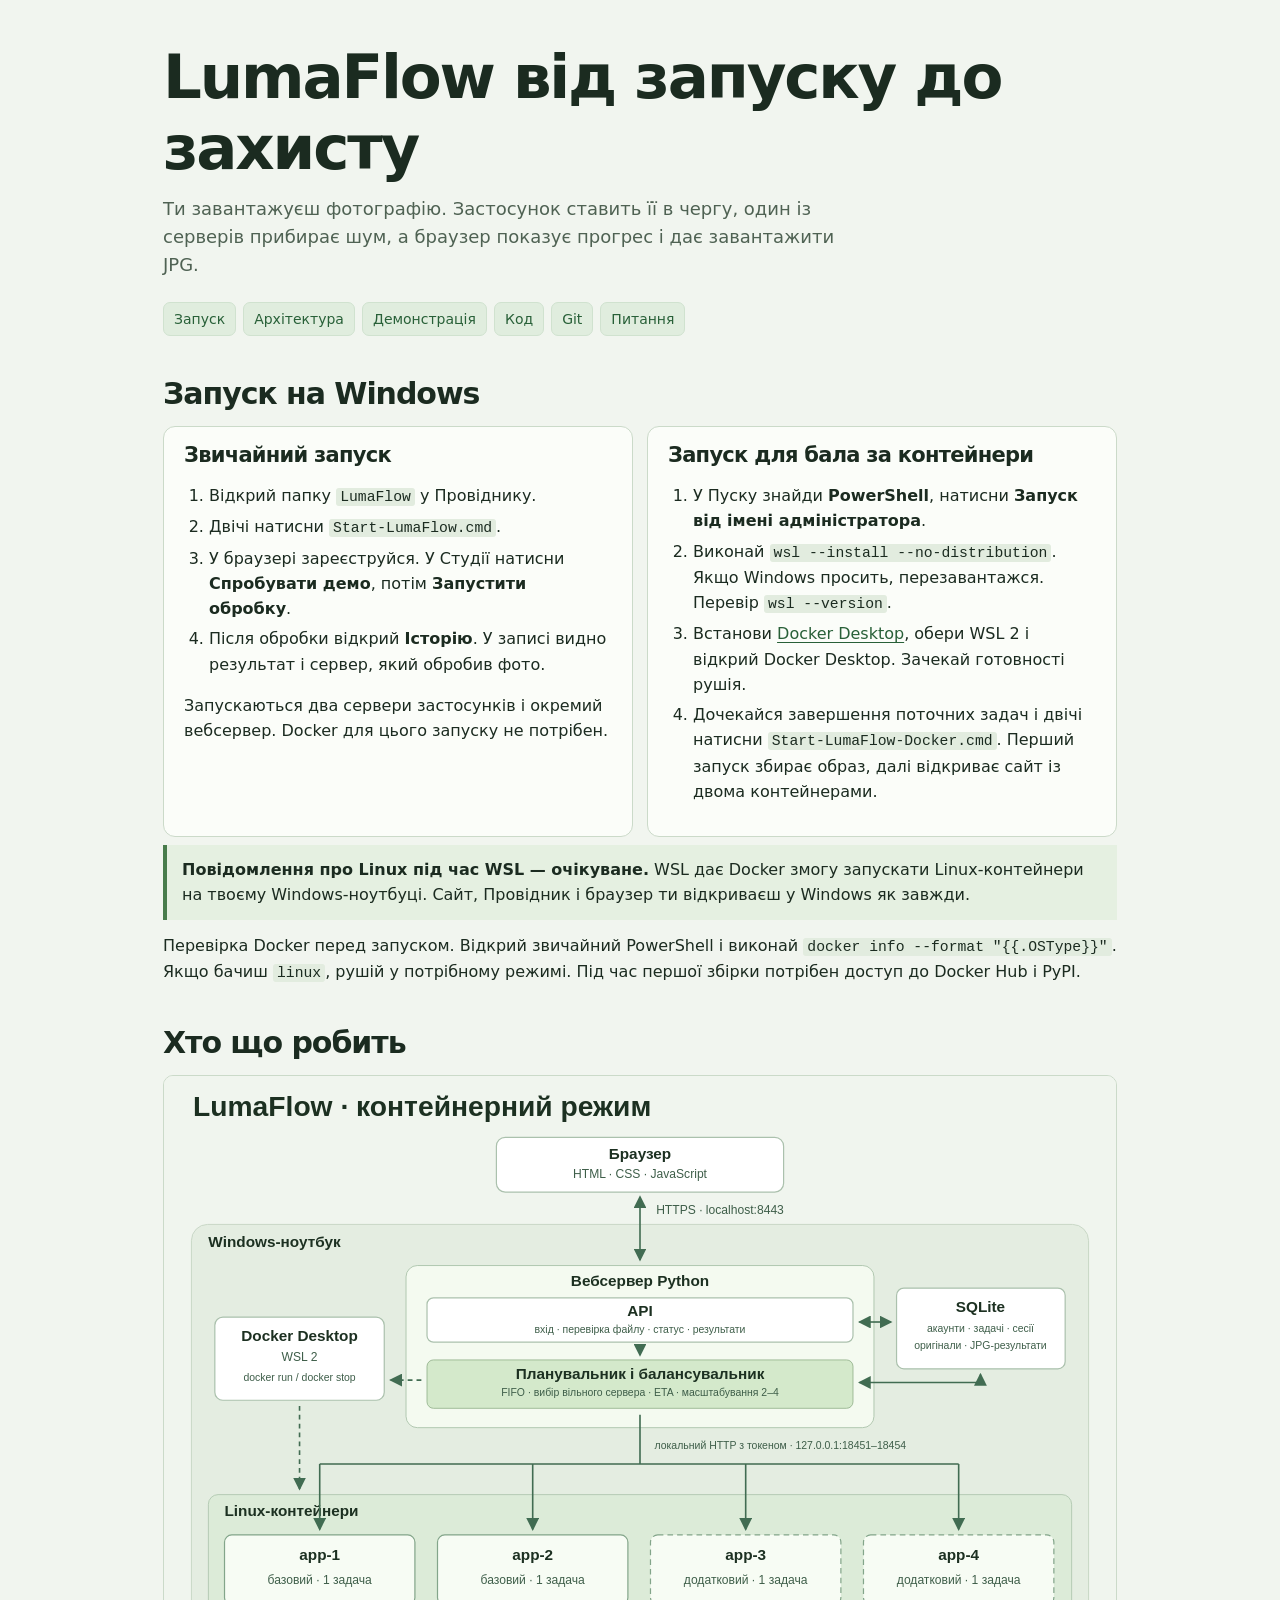
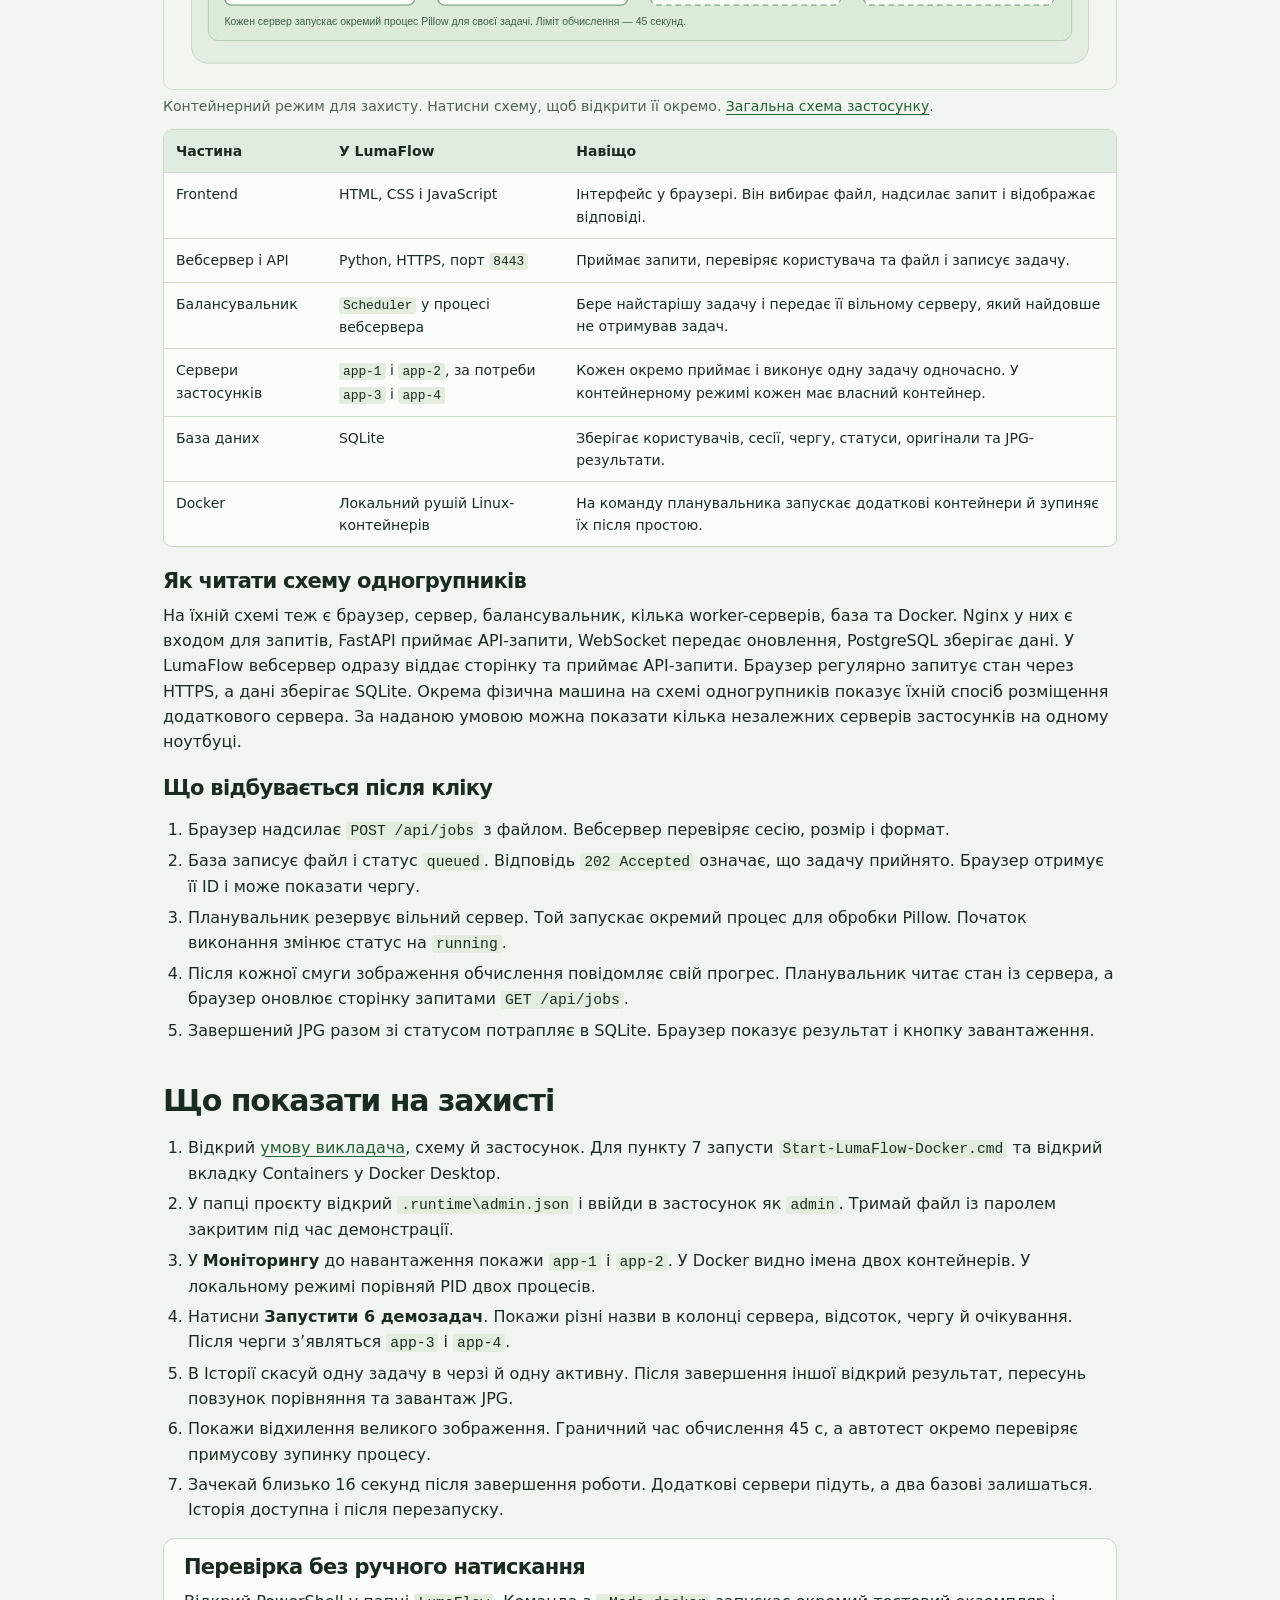
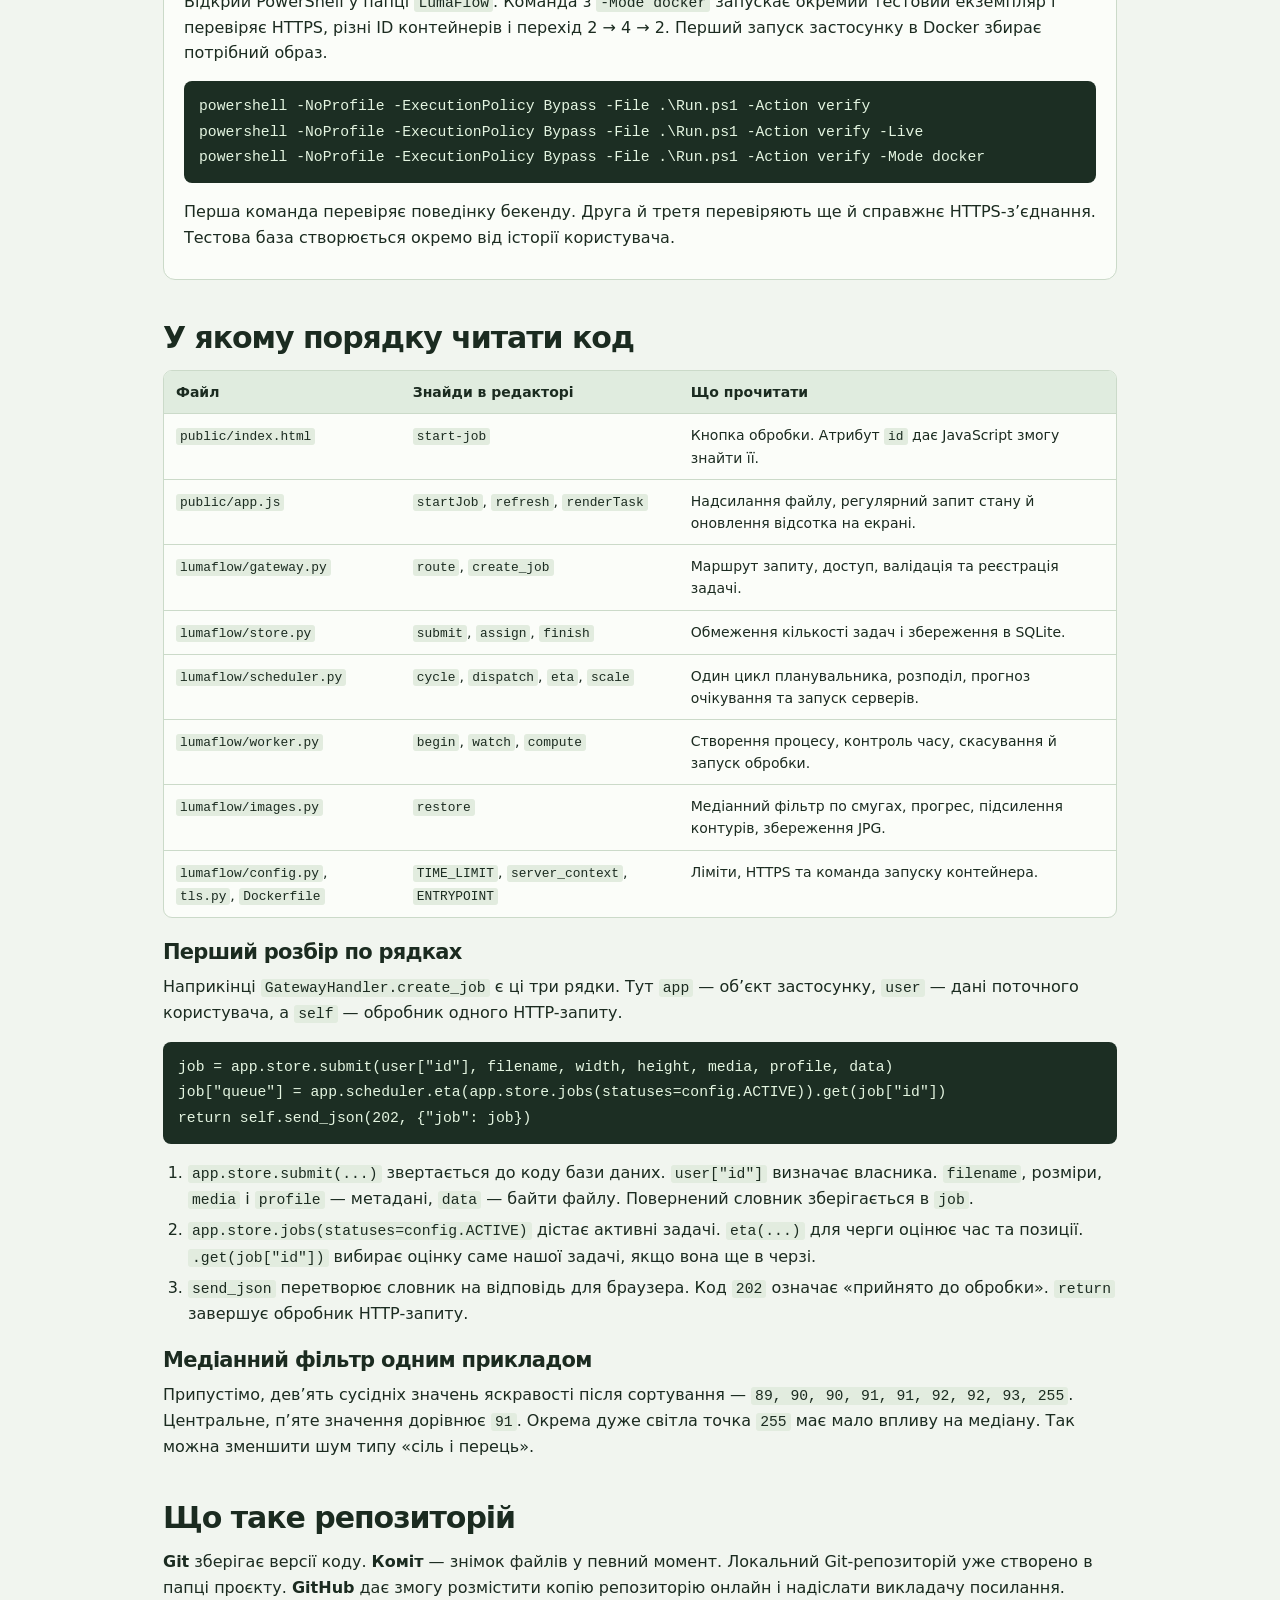
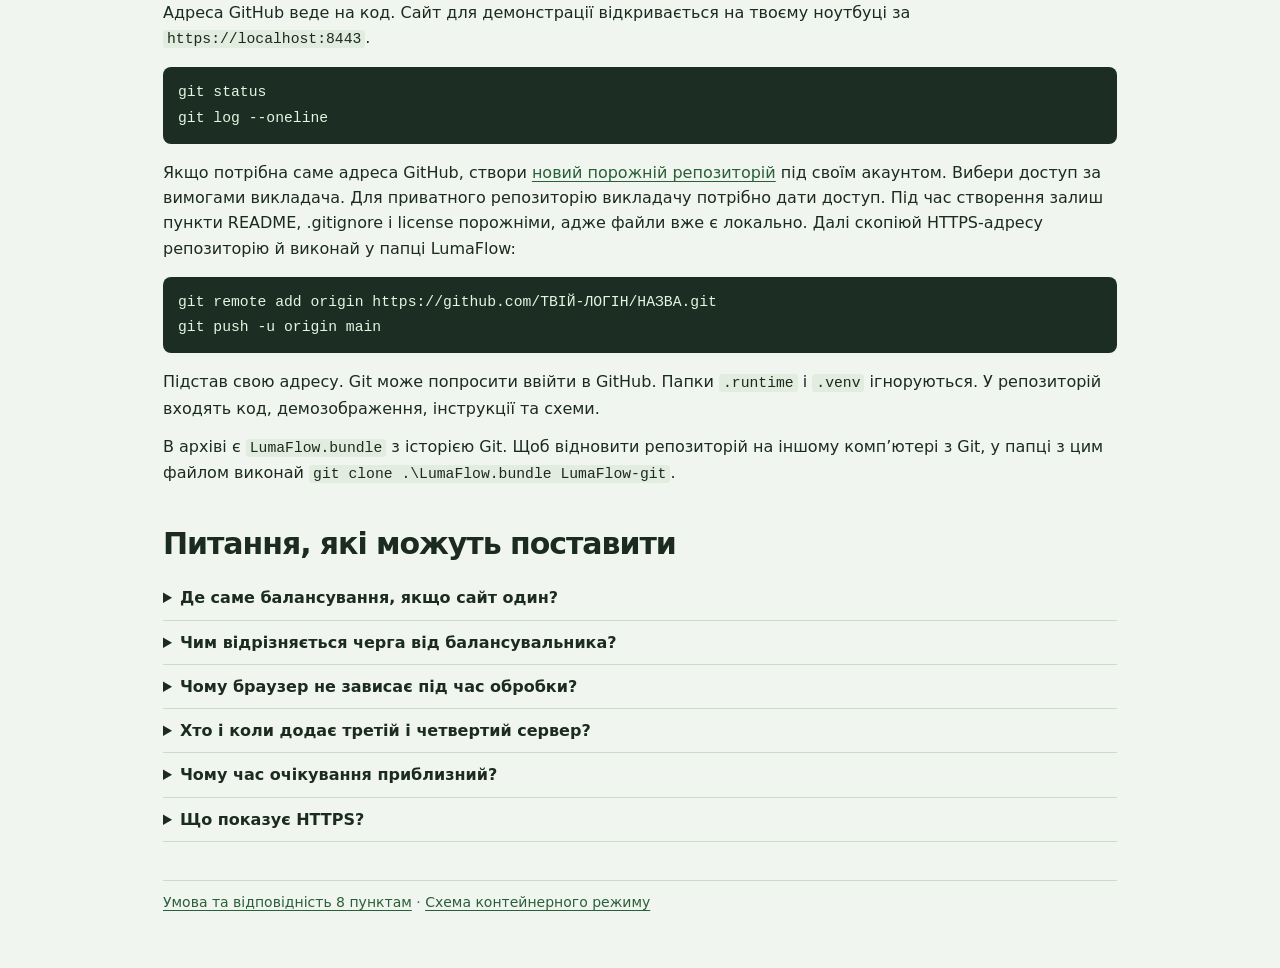
==== docs/start-here.html @ e863e1c4 "Add Docker launch and verification, architecture and defense guide" ====
<!doctype html>
<html lang="uk">
<head>
<meta charset="utf-8">
<meta name="viewport" content="width=device-width,initial-scale=1">
<title>LumaFlow · Від запуску до захисту</title>
<style>
:root{color-scheme:light;--paper:#f1f5ef;--ink:#1b2b20;--muted:#4f6253;--line:#cbdac9;--accent:#286038;--card:#fbfdf9}*{box-sizing:border-box}html{scroll-behavior:smooth}body{margin:0;background:var(--paper);color:var(--ink);font:16px/1.58 "Segoe UI",system-ui,sans-serif}main{max-width:1010px;margin:auto;padding:42px 28px 64px}h1,h2,h3{line-height:1.16;letter-spacing:-.035em}h1{font-size:clamp(32px,6vw,61px);margin:0 0 11px}h2{font-size:30px;margin:41px 0 14px}h3{font-size:21px;margin:22px 0 9px}p{margin:8px 0 13px}.lead{color:var(--muted);font-size:18px;max-width:680px}a{color:var(--accent);text-underline-offset:3px}nav{display:flex;gap:7px;flex-wrap:wrap;margin:22px 0}nav a{background:#e0edde;border:1px solid #d0e2cf;padding:5px 10px;border-radius:7px;font-size:14px;text-decoration:none}section{scroll-margin-top:16px}.card{background:var(--card);border:1px solid var(--line);border-radius:12px;padding:16px 20px;margin:14px 0}.card h3:first-child{margin-top:0}.grid{display:grid;grid-template-columns:1fr 1fr;gap:14px}.grid .card{margin:0}.notice{background:#e5f0e1;border-left:4px solid #487c4b;padding:12px 15px}ol,ul{padding-left:25px}li{margin:5px 0}.table-wrap{overflow-x:auto;border:1px solid var(--line);border-radius:9px;background:var(--card)}table{border-collapse:collapse;width:100%;font-size:14px}th,td{text-align:left;vertical-align:top;padding:10px 12px;border-bottom:1px solid var(--line)}th{background:#e0ecdf;white-space:nowrap}tr:last-child td{border-bottom:0}code{font-family:Consolas,monospace;background:#e2ecdf;border-radius:3px;padding:1px 4px;font-size:.92em;overflow-wrap:anywhere}pre{background:#1c2e23;color:#e4f5e1;border-radius:8px;padding:13px 15px;overflow:auto}pre code{color:inherit;background:none;padding:0;white-space:pre}figure{margin:12px 0}img{display:block;width:100%;height:auto;border:1px solid var(--line);border-radius:10px}figcaption{font-size:14px;color:var(--muted);margin-top:5px}details{border-bottom:1px solid var(--line);padding:9px 0}summary{cursor:pointer;font-weight:650}footer{margin-top:38px;border-top:1px solid var(--line);padding-top:10px;font-size:14px;color:var(--muted)}@media(max-width:700px){main{padding:25px 14px}.grid{grid-template-columns:1fr}.card{padding:12px}.table-wrap th,.table-wrap td{min-width:125px}}@media print{body{background:white}nav{display:none}main{padding:0}.card,figure,tr{break-inside:avoid}}
</style>
</head>
<body>
<main>
<h1>LumaFlow від запуску до захисту</h1>
<p class="lead">Ти завантажуєш фотографію. Застосунок ставить її в чергу, один із серверів прибирає шум, а браузер показує прогрес і дає завантажити JPG.</p>
<nav aria-label="Зміст"><a href="#launch">Запуск</a><a href="#architecture">Архітектура</a><a href="#demo">Демонстрація</a><a href="#code">Код</a><a href="#git">Git</a><a href="#questions">Питання</a></nav>

<section id="launch">
<h2>Запуск на Windows</h2>
<div class="grid">
<div class="card"><h3>Звичайний запуск</h3><ol><li>Відкрий папку <code>LumaFlow</code> у Провіднику.</li><li>Двічі натисни <code>Start-LumaFlow.cmd</code>.</li><li>У браузері зареєструйся. У Студії натисни <strong>Спробувати демо</strong>, потім <strong>Запустити обробку</strong>.</li><li>Після обробки відкрий <strong>Історію</strong>. У записі видно результат і сервер, який обробив фото.</li></ol><p>Запускаються два сервери застосунків і окремий вебсервер. Docker для цього запуску не потрібен.</p></div>
<div class="card"><h3>Запуск для бала за контейнери</h3><ol><li>У Пуску знайди <strong>PowerShell</strong>, натисни <strong>Запуск від імені адміністратора</strong>.</li><li>Виконай <code>wsl --install --no-distribution</code>. Якщо Windows просить, перезавантажся. Перевір <code>wsl --version</code>.</li><li>Встанови <a href="https://docs.docker.com/desktop/setup/install/windows-install/">Docker Desktop</a>, обери WSL 2 і відкрий Docker Desktop. Зачекай готовності рушія.</li><li>Дочекайся завершення поточних задач і двічі натисни <code>Start-LumaFlow-Docker.cmd</code>. Перший запуск збирає образ, далі відкриває сайт із двома контейнерами.</li></ol></div>
</div>
<p class="notice"><strong>Повідомлення про Linux під час WSL — очікуване.</strong> WSL дає Docker змогу запускати Linux-контейнери на твоєму Windows-ноутбуці. Сайт, Провідник і браузер ти відкриваєш у Windows як завжди.</p>
<p>Перевірка Docker перед запуском. Відкрий звичайний PowerShell і виконай <code>docker info --format "{{.OSType}}"</code>. Якщо бачиш <code>linux</code>, рушій у потрібному режимі. Під час першої збірки потрібен доступ до Docker Hub і PyPI.</p>
</section>

<section id="architecture">
<h2>Хто що робить</h2>
<figure><a href="docker-architecture.svg"><img src="docker-architecture.svg" alt="Браузер, HTTPS-вебсервер, SQLite, планувальник, Docker і чотири окремі сервери обробки"></a><figcaption>Контейнерний режим для захисту. Натисни схему, щоб відкрити її окремо. <a href="architecture.svg">Загальна схема застосунку</a>.</figcaption></figure>
<div class="table-wrap"><table><thead><tr><th>Частина</th><th>У LumaFlow</th><th>Навіщо</th></tr></thead><tbody>
<tr><td>Frontend</td><td>HTML, CSS і JavaScript</td><td>Інтерфейс у браузері. Він вибирає файл, надсилає запит і відображає відповіді.</td></tr>
<tr><td>Вебсервер і API</td><td>Python, HTTPS, порт <code>8443</code></td><td>Приймає запити, перевіряє користувача та файл і записує задачу.</td></tr>
<tr><td>Балансувальник</td><td><code>Scheduler</code> у процесі вебсервера</td><td>Бере найстарішу задачу і передає її вільному серверу, який найдовше не отримував задач.</td></tr>
<tr><td>Сервери застосунків</td><td><code>app-1</code> і <code>app-2</code>, за потреби <code>app-3</code> і <code>app-4</code></td><td>Кожен окремо приймає і виконує одну задачу одночасно. У контейнерному режимі кожен має власний контейнер.</td></tr>
<tr><td>База даних</td><td>SQLite</td><td>Зберігає користувачів, сесії, чергу, статуси, оригінали та JPG-результати.</td></tr>
<tr><td>Docker</td><td>Локальний рушій Linux-контейнерів</td><td>На команду планувальника запускає додаткові контейнери й зупиняє їх після простою.</td></tr>
</tbody></table></div>
<h3>Як читати схему одногрупників</h3>
<p>На їхній схемі теж є браузер, сервер, балансувальник, кілька worker-серверів, база та Docker. Nginx у них є входом для запитів, FastAPI приймає API-запити, WebSocket передає оновлення, PostgreSQL зберігає дані. У LumaFlow вебсервер одразу віддає сторінку та приймає API-запити. Браузер регулярно запитує стан через HTTPS, а дані зберігає SQLite. Окрема фізична машина на схемі одногрупників показує їхній спосіб розміщення додаткового сервера. За наданою умовою можна показати кілька незалежних серверів застосунків на одному ноутбуці.</p>
<h3>Що відбувається після кліку</h3>
<ol><li>Браузер надсилає <code>POST /api/jobs</code> з файлом. Вебсервер перевіряє сесію, розмір і формат.</li><li>База записує файл і статус <code>queued</code>. Відповідь <code>202 Accepted</code> означає, що задачу прийнято. Браузер отримує її ID і може показати чергу.</li><li>Планувальник резервує вільний сервер. Той запускає окремий процес для обробки Pillow. Початок виконання змінює статус на <code>running</code>.</li><li>Після кожної смуги зображення обчислення повідомляє свій прогрес. Планувальник читає стан із сервера, а браузер оновлює сторінку запитами <code>GET /api/jobs</code>.</li><li>Завершений JPG разом зі статусом потрапляє в SQLite. Браузер показує результат і кнопку завантаження.</li></ol>
</section>

<section id="demo">
<h2>Що показати на захисті</h2>
<ol><li>Відкрий <a href="defense.html">умову викладача</a>, схему й застосунок. Для пункту 7 запусти <code>Start-LumaFlow-Docker.cmd</code> та відкрий вкладку Containers у Docker Desktop.</li><li>У папці проєкту відкрий <code>.runtime\admin.json</code> і ввійди в застосунок як <code>admin</code>. Тримай файл із паролем закритим під час демонстрації.</li><li>У <strong>Моніторингу</strong> до навантаження покажи <code>app-1</code> і <code>app-2</code>. У Docker видно імена двох контейнерів. У локальному режимі порівняй PID двох процесів.</li><li>Натисни <strong>Запустити 6 демозадач</strong>. Покажи різні назви в колонці сервера, відсоток, чергу й очікування. Після черги з’являться <code>app-3</code> і <code>app-4</code>.</li><li>В Історії скасуй одну задачу в черзі й одну активну. Після завершення іншої відкрий результат, пересунь повзунок порівняння та завантаж JPG.</li><li>Покажи відхилення великого зображення. Граничний час обчислення 45 с, а автотест окремо перевіряє примусову зупинку процесу.</li><li>Зачекай близько 16 секунд після завершення роботи. Додаткові сервери підуть, а два базові залишаться. Історія доступна і після перезапуску.</li></ol>
<div class="card"><h3>Перевірка без ручного натискання</h3><p>Відкрий PowerShell у папці <code>LumaFlow</code>. Команда з <code>-Mode docker</code> запускає окремий тестовий екземпляр і перевіряє HTTPS, різні ID контейнерів і перехід 2 → 4 → 2. Перший запуск застосунку в Docker збирає потрібний образ.</p>
<pre><code>powershell -NoProfile -ExecutionPolicy Bypass -File .\Run.ps1 -Action verify
powershell -NoProfile -ExecutionPolicy Bypass -File .\Run.ps1 -Action verify -Live
powershell -NoProfile -ExecutionPolicy Bypass -File .\Run.ps1 -Action verify -Mode docker</code></pre><p>Перша команда перевіряє поведінку бекенду. Друга й третя перевіряють ще й справжнє HTTPS-з’єднання. Тестова база створюється окремо від історії користувача.</p></div>
</section>

<section id="code">
<h2>У якому порядку читати код</h2>
<div class="table-wrap"><table><thead><tr><th>Файл</th><th>Знайди в редакторі</th><th>Що прочитати</th></tr></thead><tbody>
<tr><td><code>public/index.html</code></td><td><code>start-job</code></td><td>Кнопка обробки. Атрибут <code>id</code> дає JavaScript змогу знайти її.</td></tr>
<tr><td><code>public/app.js</code></td><td><code>startJob</code>, <code>refresh</code>, <code>renderTask</code></td><td>Надсилання файлу, регулярний запит стану й оновлення відсотка на екрані.</td></tr>
<tr><td><code>lumaflow/gateway.py</code></td><td><code>route</code>, <code>create_job</code></td><td>Маршрут запиту, доступ, валідація та реєстрація задачі.</td></tr>
<tr><td><code>lumaflow/store.py</code></td><td><code>submit</code>, <code>assign</code>, <code>finish</code></td><td>Обмеження кількості задач і збереження в SQLite.</td></tr>
<tr><td><code>lumaflow/scheduler.py</code></td><td><code>cycle</code>, <code>dispatch</code>, <code>eta</code>, <code>scale</code></td><td>Один цикл планувальника, розподіл, прогноз очікування та запуск серверів.</td></tr>
<tr><td><code>lumaflow/worker.py</code></td><td><code>begin</code>, <code>watch</code>, <code>compute</code></td><td>Створення процесу, контроль часу, скасування й запуск обробки.</td></tr>
<tr><td><code>lumaflow/images.py</code></td><td><code>restore</code></td><td>Медіанний фільтр по смугах, прогрес, підсилення контурів, збереження JPG.</td></tr>
<tr><td><code>lumaflow/config.py</code>, <code>tls.py</code>, <code>Dockerfile</code></td><td><code>TIME_LIMIT</code>, <code>server_context</code>, <code>ENTRYPOINT</code></td><td>Ліміти, HTTPS та команда запуску контейнера.</td></tr>
</tbody></table></div>
<h3>Перший розбір по рядках</h3>
<p>Наприкінці <code>GatewayHandler.create_job</code> є ці три рядки. Тут <code>app</code> — об’єкт застосунку, <code>user</code> — дані поточного користувача, а <code>self</code> — обробник одного HTTP-запиту.</p>
<pre><code>job = app.store.submit(user["id"], filename, width, height, media, profile, data)
job["queue"] = app.scheduler.eta(app.store.jobs(statuses=config.ACTIVE)).get(job["id"])
return self.send_json(202, {"job": job})</code></pre>
<ol><li><code>app.store.submit(...)</code> звертається до коду бази даних. <code>user["id"]</code> визначає власника. <code>filename</code>, розміри, <code>media</code> і <code>profile</code> — метадані, <code>data</code> — байти файлу. Повернений словник зберігається в <code>job</code>.</li><li><code>app.store.jobs(statuses=config.ACTIVE)</code> дістає активні задачі. <code>eta(...)</code> для черги оцінює час та позиції. <code>.get(job["id"])</code> вибирає оцінку саме нашої задачі, якщо вона ще в черзі.</li><li><code>send_json</code> перетворює словник на відповідь для браузера. Код <code>202</code> означає «прийнято до обробки». <code>return</code> завершує обробник HTTP-запиту.</li></ol>
<h3>Медіанний фільтр одним прикладом</h3>
<p>Припустімо, дев’ять сусідніх значень яскравості після сортування — <code>89, 90, 90, 91, 91, 92, 92, 93, 255</code>. Центральне, п’яте значення дорівнює <code>91</code>. Окрема дуже світла точка <code>255</code> має мало впливу на медіану. Так можна зменшити шум типу «сіль і перець».</p>
</section>

<section id="git">
<h2>Що таке репозиторій</h2>
<p><strong>Git</strong> зберігає версії коду. <strong>Коміт</strong> — знімок файлів у певний момент. Локальний Git-репозиторій уже створено в папці проєкту. <strong>GitHub</strong> дає змогу розмістити копію репозиторію онлайн і надіслати викладачу посилання. Адреса GitHub веде на код. Сайт для демонстрації відкривається на твоєму ноутбуці за <code>https://localhost:8443</code>.</p>
<pre><code>git status
git log --oneline</code></pre>
<p>Якщо потрібна саме адреса GitHub, створи <a href="https://github.com/new">новий порожній репозиторій</a> під своїм акаунтом. Вибери доступ за вимогами викладача. Для приватного репозиторію викладачу потрібно дати доступ. Під час створення залиш пункти README, .gitignore і license порожніми, адже файли вже є локально. Далі скопіюй HTTPS-адресу репозиторію й виконай у папці LumaFlow:</p>
<pre><code>git remote add origin https://github.com/ТВІЙ-ЛОГІН/НАЗВА.git
git push -u origin main</code></pre>
<p>Підстав свою адресу. Git може попросити ввійти в GitHub. Папки <code>.runtime</code> і <code>.venv</code> ігноруються. У репозиторій входять код, демозображення, інструкції та схеми.</p>
<p>В архіві є <code>LumaFlow.bundle</code> з історією Git. Щоб відновити репозиторій на іншому комп’ютері з Git, у папці з цим файлом виконай <code>git clone .\LumaFlow.bundle LumaFlow-git</code>.</p>
</section>

<section id="questions">
<h2>Питання, які можуть поставити</h2>
<details><summary>Де саме балансування, якщо сайт один?</summary><p>Один вебсервер приймає запити браузера. У ньому планувальник розподіляє обчислення між окремими серверами застосунків. Покажи <code>Scheduler.dispatch</code> і дві різні назви в історії.</p></details>
<details><summary>Чим відрізняється черга від балансувальника?</summary><p>Черга визначає, яка задача чекає першою. Балансувальник визначає, який вільний сервер її візьме.</p></details>
<details><summary>Чому браузер не зависає під час обробки?</summary><p>Вебсервер швидко повертає <code>202</code> та ID. Фільтрація відбувається в дочірньому процесі сервера застосунків, а браузер окремо запитує статус.</p></details>
<details><summary>Хто і коли додає третій і четвертий сервер?</summary><p><code>Scheduler.scale</code> перевіряє чергу. Коли задачі очікують приблизно 1,4 с і для всіх не вистачає базових серверів, він додає сервери до ліміту 4. У Docker-режимі це окремі контейнери. Після 16 с простою зайві зупиняються.</p></details>
<details><summary>Чому час очікування приблизний?</summary><p>Він залежить від розміру, профілю, прогресу попередніх задач і завантаження комп’ютера. Планувальник уточнює оцінку під час наступних перевірок.</p></details>
<details><summary>Що показує HTTPS?</summary><p>З’єднання між браузером і вебсервером шифрується TLS. Проєкт використовує локальний сертифікат для <code>localhost</code>. У режимі Docker внутрішні запити до worker ідуть по локальному HTTP, перевіряються внутрішнім токеном і доступні тільки через порти на <code>127.0.0.1</code>.</p></details>
</section>
<footer><a href="defense.html">Умова та відповідність 8 пунктам</a> · <a href="docker-architecture.svg">Схема контейнерного режиму</a></footer>
</main>
</body>
</html>
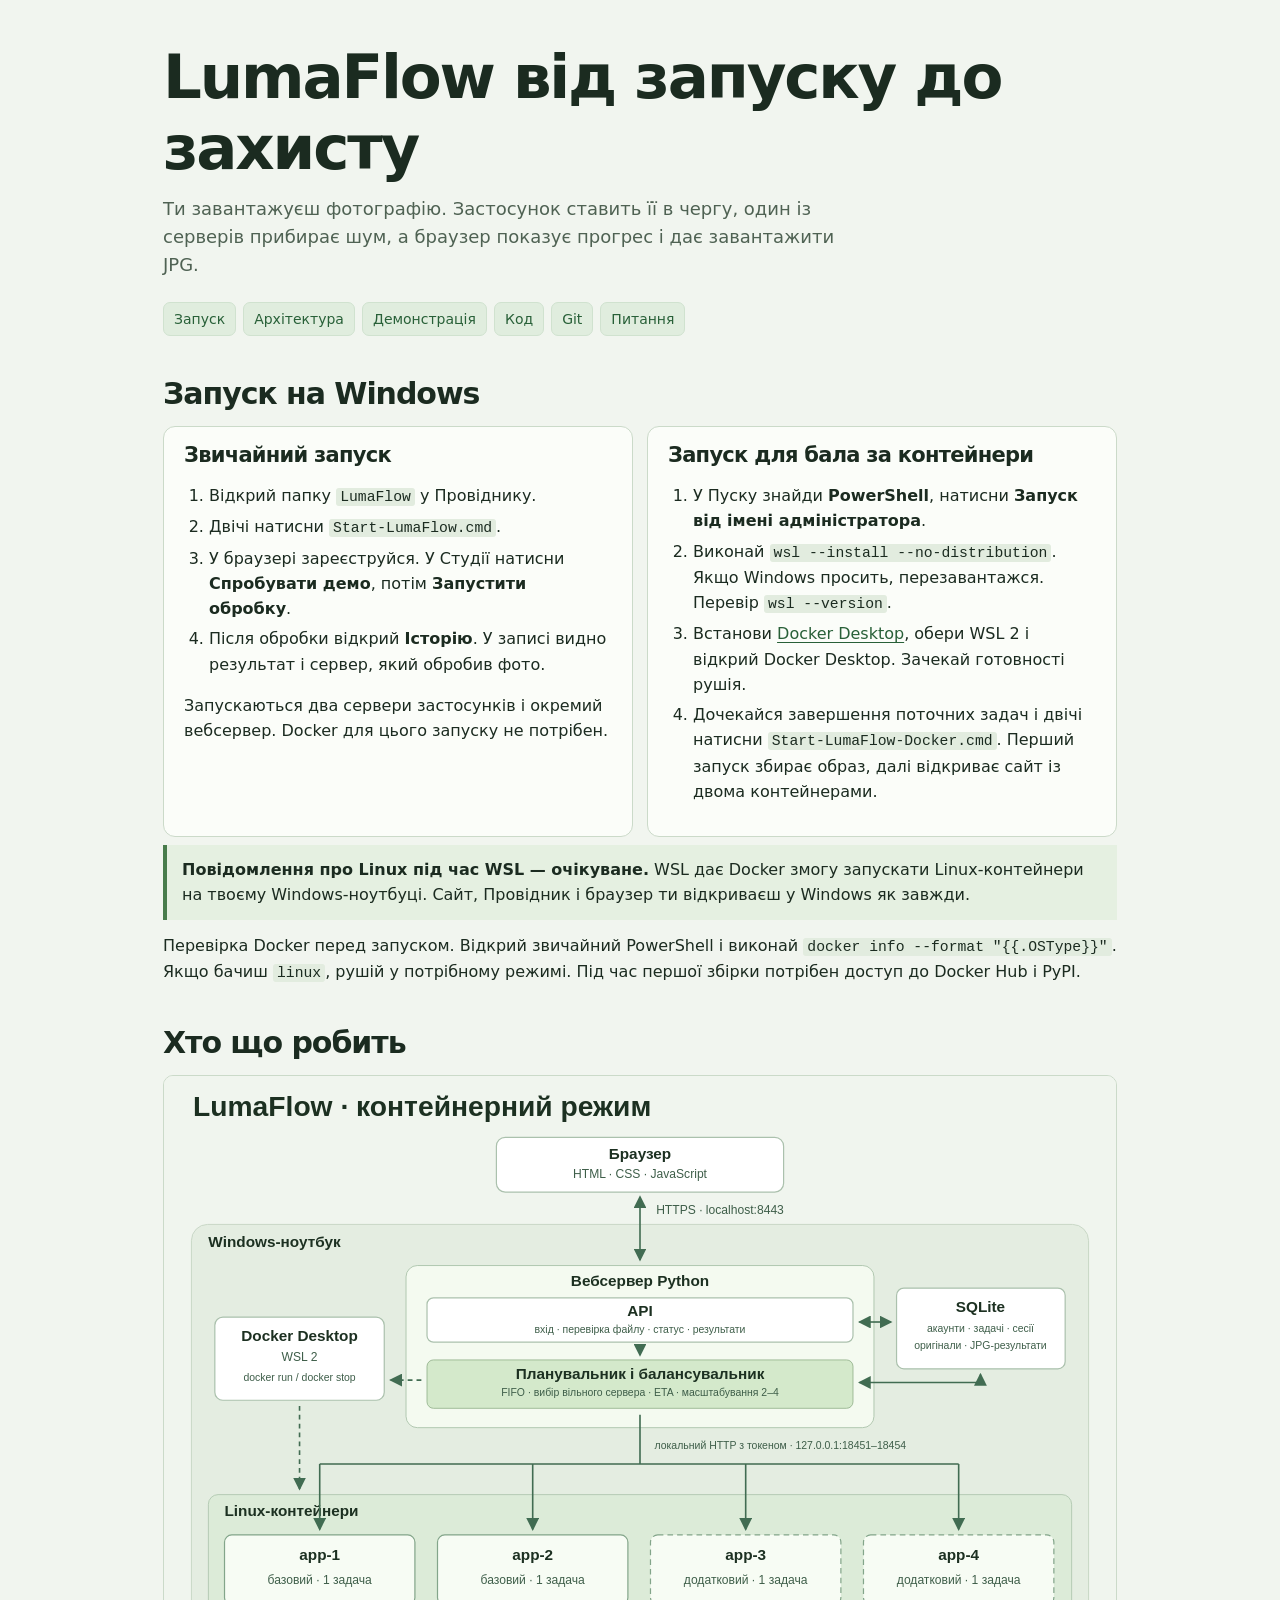
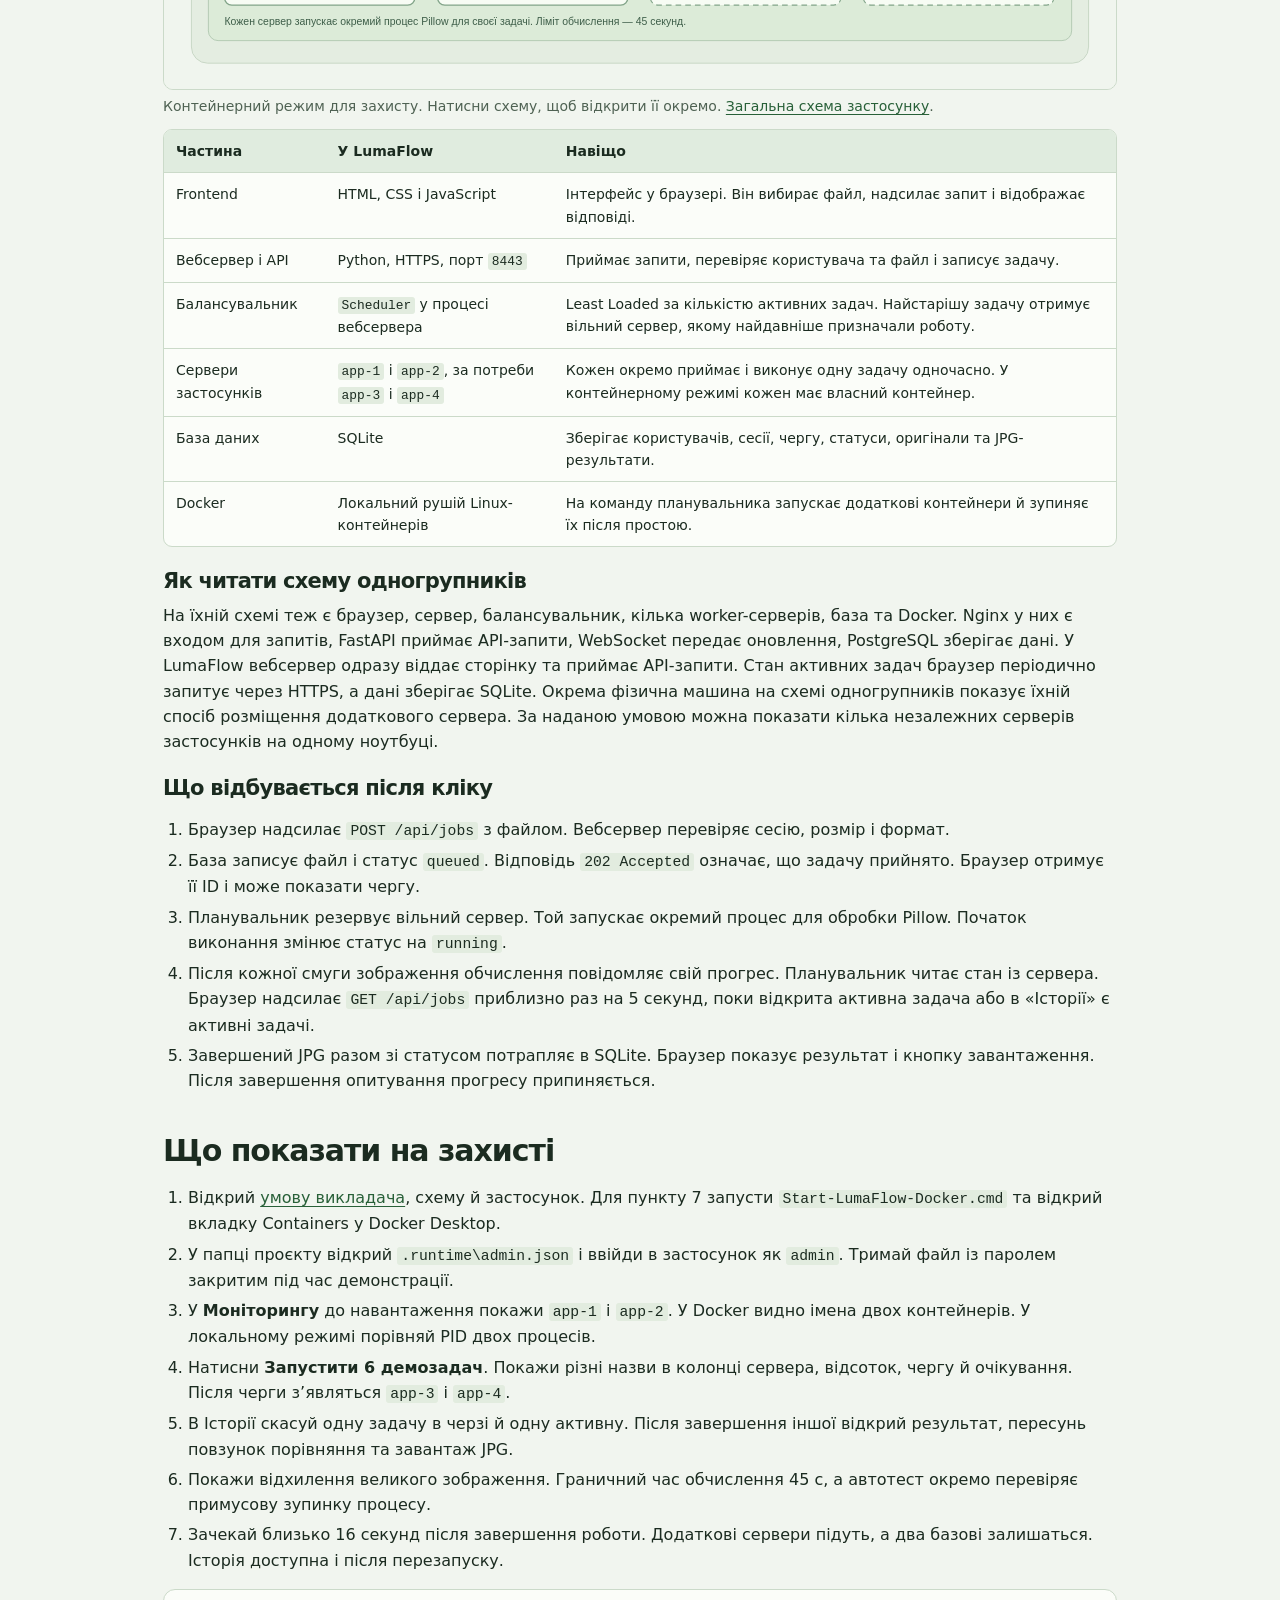
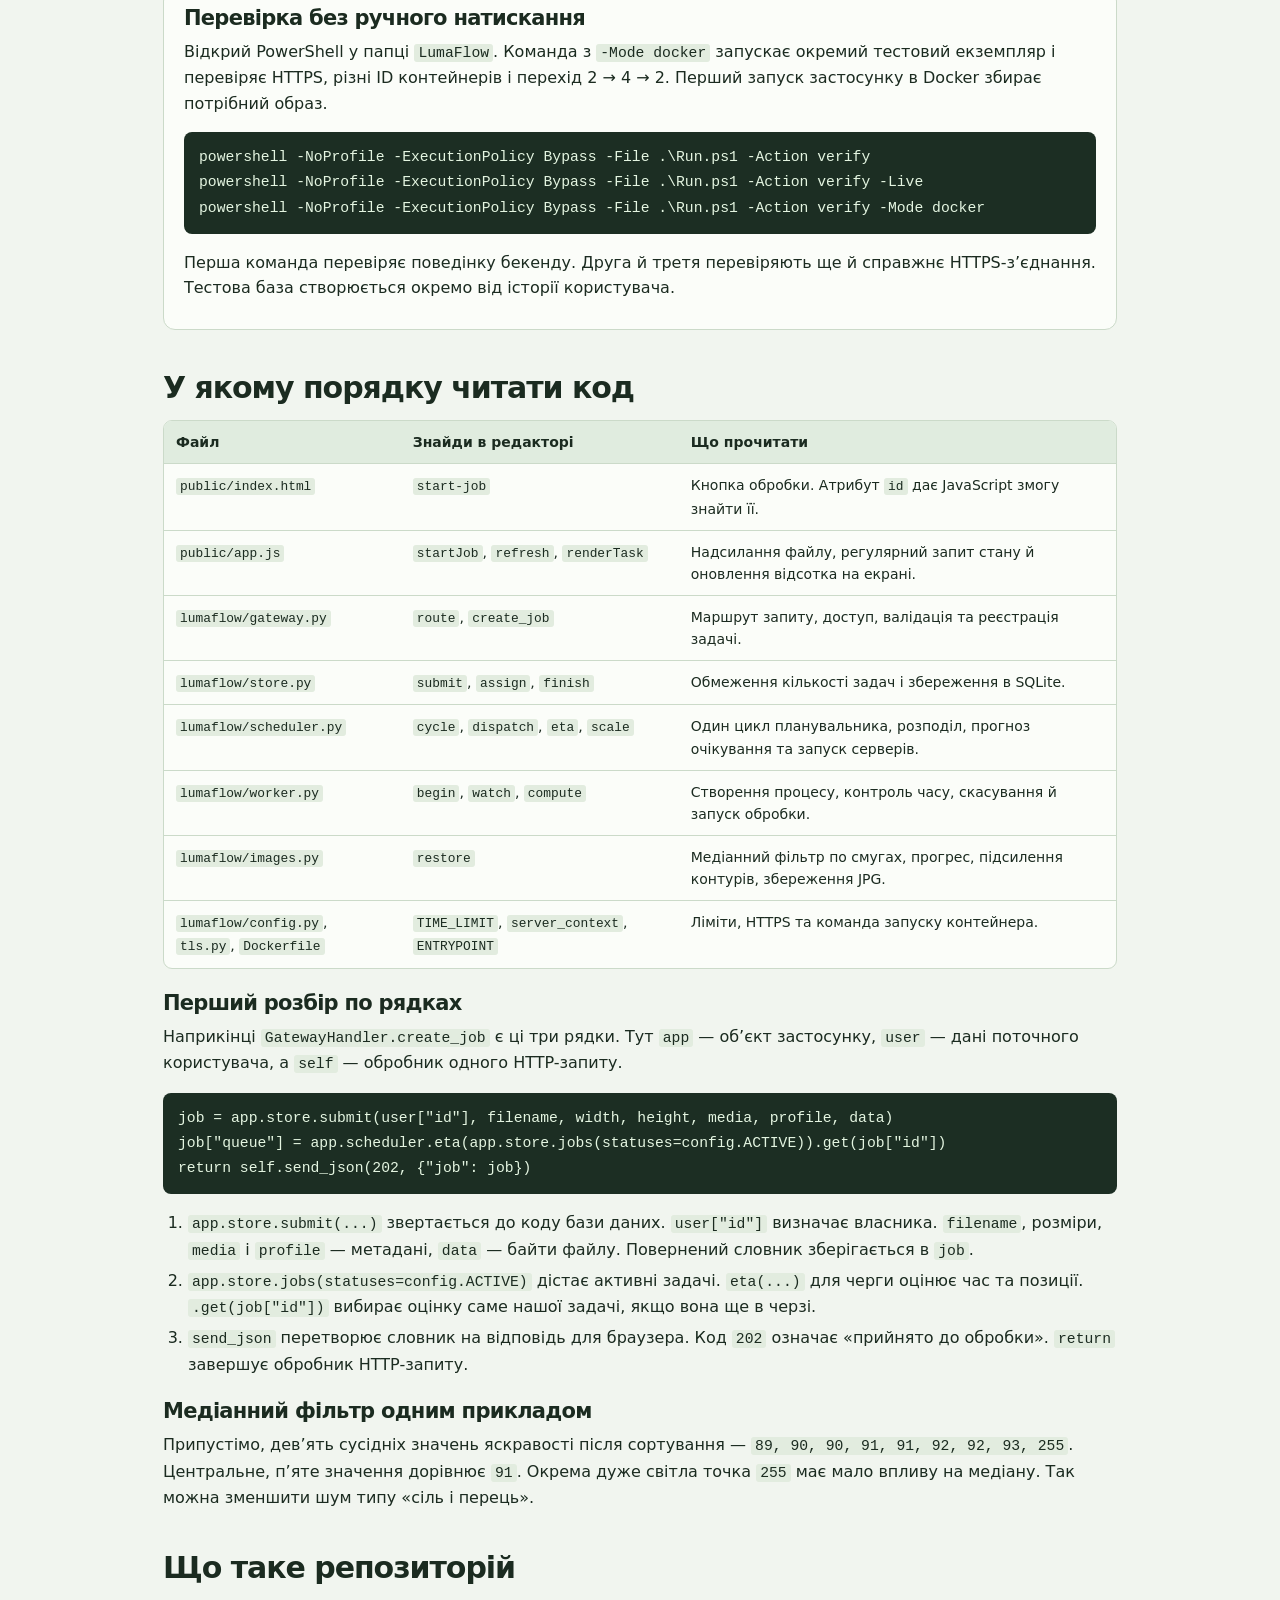
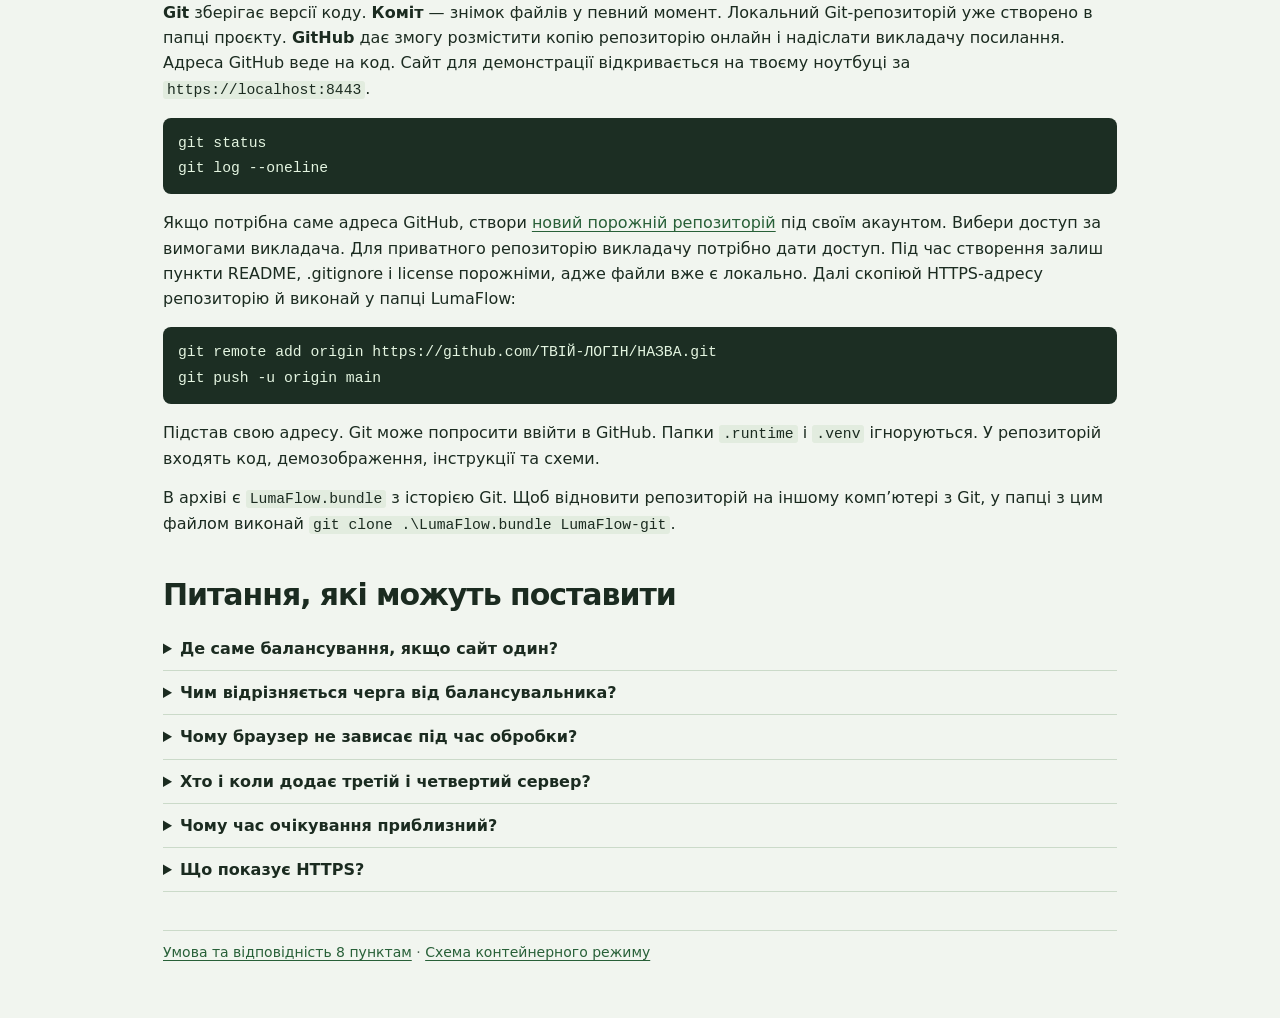
==== commit 5039991e: "Poll job progress only while active" ====
--- a/docs/start-here.html
+++ b/docs/start-here.html
@@ -30,15 +30,15 @@
 <div class="table-wrap"><table><thead><tr><th>Частина</th><th>У LumaFlow</th><th>Навіщо</th></tr></thead><tbody>
 <tr><td>Frontend</td><td>HTML, CSS і JavaScript</td><td>Інтерфейс у браузері. Він вибирає файл, надсилає запит і відображає відповіді.</td></tr>
 <tr><td>Вебсервер і API</td><td>Python, HTTPS, порт <code>8443</code></td><td>Приймає запити, перевіряє користувача та файл і записує задачу.</td></tr>
-<tr><td>Балансувальник</td><td><code>Scheduler</code> у процесі вебсервера</td><td>Бере найстарішу задачу і передає її вільному серверу, який найдовше не отримував задач.</td></tr>
+<tr><td>Балансувальник</td><td><code>Scheduler</code> у процесі вебсервера</td><td>Least Loaded за кількістю активних задач. Найстарішу задачу отримує вільний сервер, якому найдавніше призначали роботу.</td></tr>
 <tr><td>Сервери застосунків</td><td><code>app-1</code> і <code>app-2</code>, за потреби <code>app-3</code> і <code>app-4</code></td><td>Кожен окремо приймає і виконує одну задачу одночасно. У контейнерному режимі кожен має власний контейнер.</td></tr>
 <tr><td>База даних</td><td>SQLite</td><td>Зберігає користувачів, сесії, чергу, статуси, оригінали та JPG-результати.</td></tr>
 <tr><td>Docker</td><td>Локальний рушій Linux-контейнерів</td><td>На команду планувальника запускає додаткові контейнери й зупиняє їх після простою.</td></tr>
 </tbody></table></div>
 <h3>Як читати схему одногрупників</h3>
-<p>На їхній схемі теж є браузер, сервер, балансувальник, кілька worker-серверів, база та Docker. Nginx у них є входом для запитів, FastAPI приймає API-запити, WebSocket передає оновлення, PostgreSQL зберігає дані. У LumaFlow вебсервер одразу віддає сторінку та приймає API-запити. Браузер регулярно запитує стан через HTTPS, а дані зберігає SQLite. Окрема фізична машина на схемі одногрупників показує їхній спосіб розміщення додаткового сервера. За наданою умовою можна показати кілька незалежних серверів застосунків на одному ноутбуці.</p>
+<p>На їхній схемі теж є браузер, сервер, балансувальник, кілька worker-серверів, база та Docker. Nginx у них є входом для запитів, FastAPI приймає API-запити, WebSocket передає оновлення, PostgreSQL зберігає дані. У LumaFlow вебсервер одразу віддає сторінку та приймає API-запити. Стан активних задач браузер періодично запитує через HTTPS, а дані зберігає SQLite. Окрема фізична машина на схемі одногрупників показує їхній спосіб розміщення додаткового сервера. За наданою умовою можна показати кілька незалежних серверів застосунків на одному ноутбуці.</p>
 <h3>Що відбувається після кліку</h3>
-<ol><li>Браузер надсилає <code>POST /api/jobs</code> з файлом. Вебсервер перевіряє сесію, розмір і формат.</li><li>База записує файл і статус <code>queued</code>. Відповідь <code>202 Accepted</code> означає, що задачу прийнято. Браузер отримує її ID і може показати чергу.</li><li>Планувальник резервує вільний сервер. Той запускає окремий процес для обробки Pillow. Початок виконання змінює статус на <code>running</code>.</li><li>Після кожної смуги зображення обчислення повідомляє свій прогрес. Планувальник читає стан із сервера, а браузер оновлює сторінку запитами <code>GET /api/jobs</code>.</li><li>Завершений JPG разом зі статусом потрапляє в SQLite. Браузер показує результат і кнопку завантаження.</li></ol>
+<ol><li>Браузер надсилає <code>POST /api/jobs</code> з файлом. Вебсервер перевіряє сесію, розмір і формат.</li><li>База записує файл і статус <code>queued</code>. Відповідь <code>202 Accepted</code> означає, що задачу прийнято. Браузер отримує її ID і може показати чергу.</li><li>Планувальник резервує вільний сервер. Той запускає окремий процес для обробки Pillow. Початок виконання змінює статус на <code>running</code>.</li><li>Після кожної смуги зображення обчислення повідомляє свій прогрес. Планувальник читає стан із сервера. Браузер надсилає <code>GET /api/jobs</code> приблизно раз на 5 секунд, поки відкрита активна задача або в «Історії» є активні задачі.</li><li>Завершений JPG разом зі статусом потрапляє в SQLite. Браузер показує результат і кнопку завантаження. Після завершення опитування прогресу припиняється.</li></ol>
 </section>
 
 <section id="demo">
